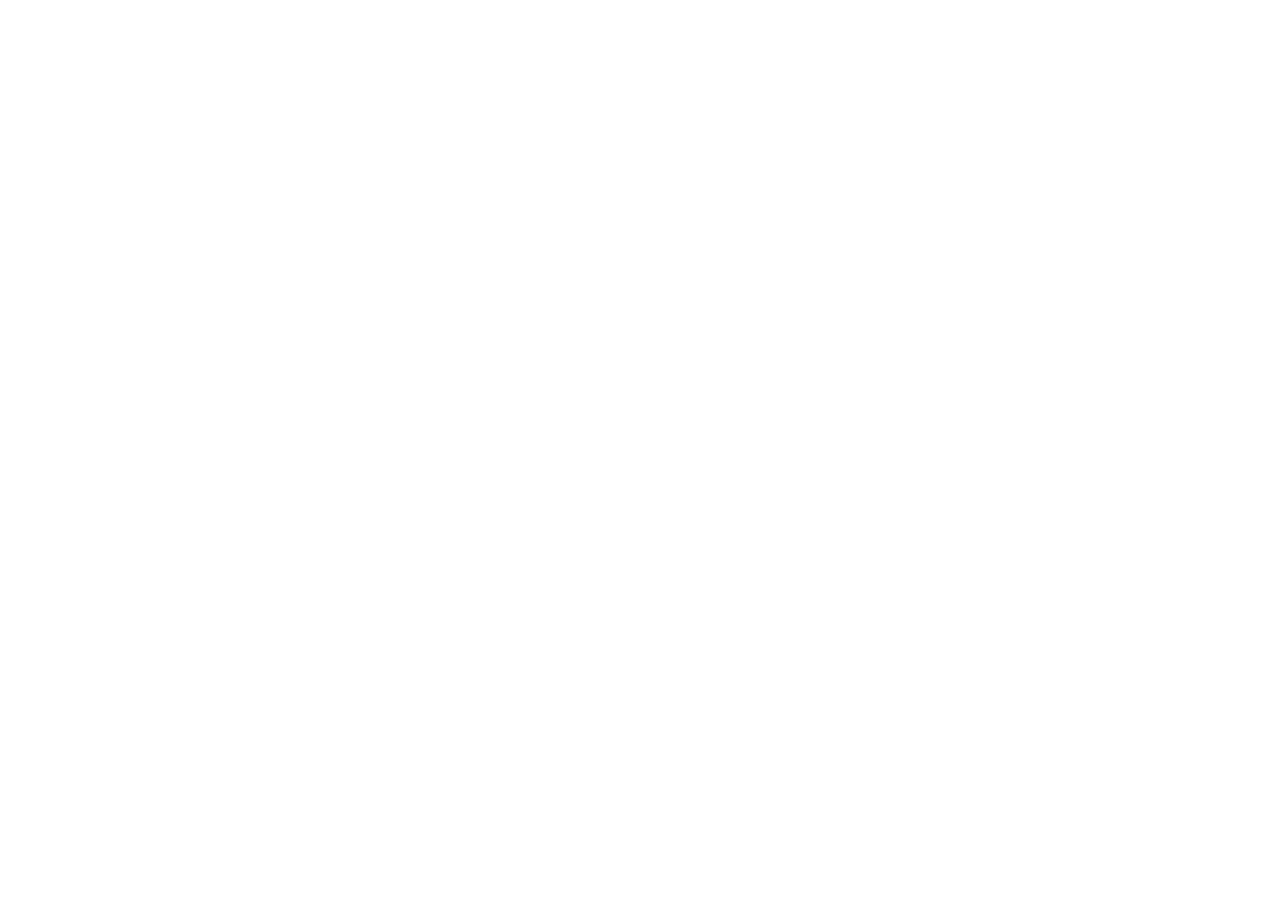
==== index.html @ 428a48c4 "checking that commit works" ====
<!DOCTYPE html>
<html lang="en">
<head>
    <meta charset="UTF-8">
    <meta name="viewport" content="width=device-width, initial-scale=1.0">
    <title>Yoo and yo cafe</title>
    <link rel="stylesheet" href="yoo-and-yo.css">
</head>
<body>
    
</body>
</html>
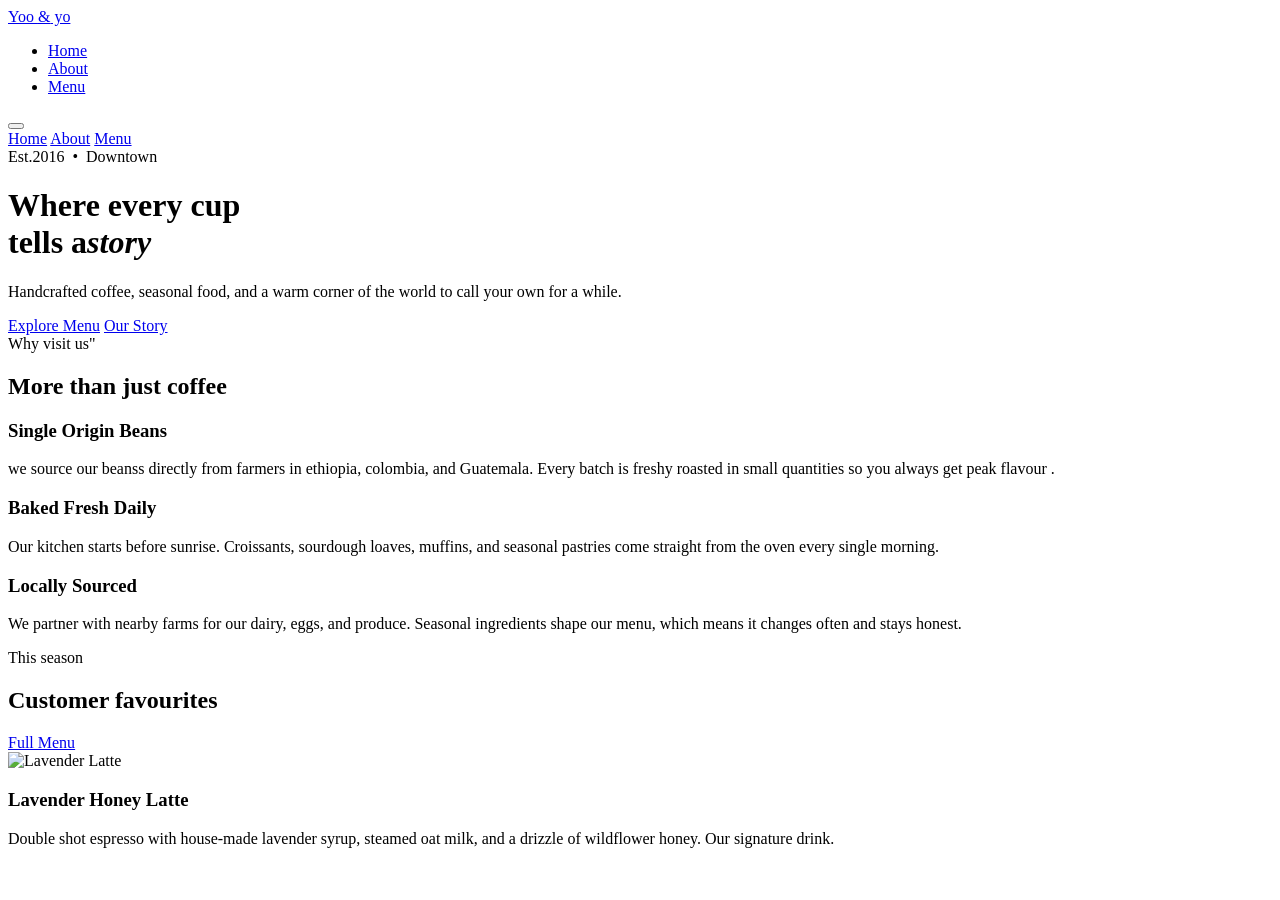
==== commit 565474ce: "somewhere in the homapage, don't know when will i stop" ====
--- a/index.html
+++ b/index.html
@@ -7,6 +7,76 @@
     <link rel="stylesheet" href="yoo-and-yo.css">
 </head>
 <body>
+
+<div class="topNav">
+    <a href="index.html" class="logo"> Yoo <span>&</span> yo </a>
+    <ul>
+        <li><a href="index.html">Home</a></li>
+        <li><a href="about.html">About</a></li>
+        <li><a href="menu.html">Menu</a></li>
+
+    </ul>
+    <button id="hamburgerBtn">
+       <span></span>
+       <span></span>
+       <span></span>
+    </button>
+</div>
     
-</body>
-</html>+<div class="mobileNav">
+    <a href="index.html">Home</a>
+    <a href="about.html">About</a>
+    <a href="menu.html">Menu</a>
+</div>
+<div id="heroSection">
+    <div class="heroInner">
+        <span class="smallTag">Est.2016 &nbsp;&bull;&nbsp; Downtown</span>
+        <h1>Where every cup<br> tells a<em>story</em></h1>
+        <p>Handcrafted coffee, seasonal food, and a warm corner of the world to call your own for a while.</p>
+        <a href="menu.html" class="btn">Explore Menu</a>
+        <a href="about.html" class="btnOutline">Our Story</a>
+    </div>
+</div>
+
+<div class="featuresStrip">
+   <div class="inner">
+    <span class="sectionLabel".>Why visit us"</span>
+    <h2 class="sectionTitle">More than just coffee</h2>
+    <div class="featGrid">
+
+        <div class="featCard">
+            <h3>Single Origin Beans </h3>
+            <p>we source our beanss directly from farmers in ethiopia, colombia, and Guatemala. Every batch is freshy roasted in small quantities so you always get peak flavour .</p>
+
+        </div>
+
+        <div class="featCard">
+        <h3>Baked Fresh Daily</h3>
+        <p>Our kitchen starts before sunrise. Croissants, sourdough loaves, muffins, and seasonal pastries come straight from the oven every single morning.</p>
+      </div>
+
+      <div class="featCard">
+            <h3>Locally Sourced</h3>
+            <p>We partner with nearby farms for our dairy, eggs, and produce. Seasonal ingredients shape our menu, which means it changes often and stays honest.</p>
+        </div>
+
+    </div>
+   </div>
+</div>
+
+<div class="specialsSection">
+    <div class="inner">
+        <div class="specialsTop">
+          <div>
+            <span class="sectionLabel">This season</span>
+            <h2 class="sectionTitle">Customer favourites</h2>
+          </div>
+          <a href="menu.html" class="btn">Full Menu</a>
+        </div>
+
+         <div class="cardsRow">
+            <div class="specCard">
+                <img src="https://images.unsplash.com/photo-1561882468-9110e03e0f78?w=600&q=80" alt="Lavender Latte">
+                <div class="cardBody">
+                    <h3>Lavender Honey Latte</h3>
+                    <p>Double shot espresso with house-made lavender syrup, steamed oat milk, and a drizzle of wildflower honey. Our signature drink.</p>
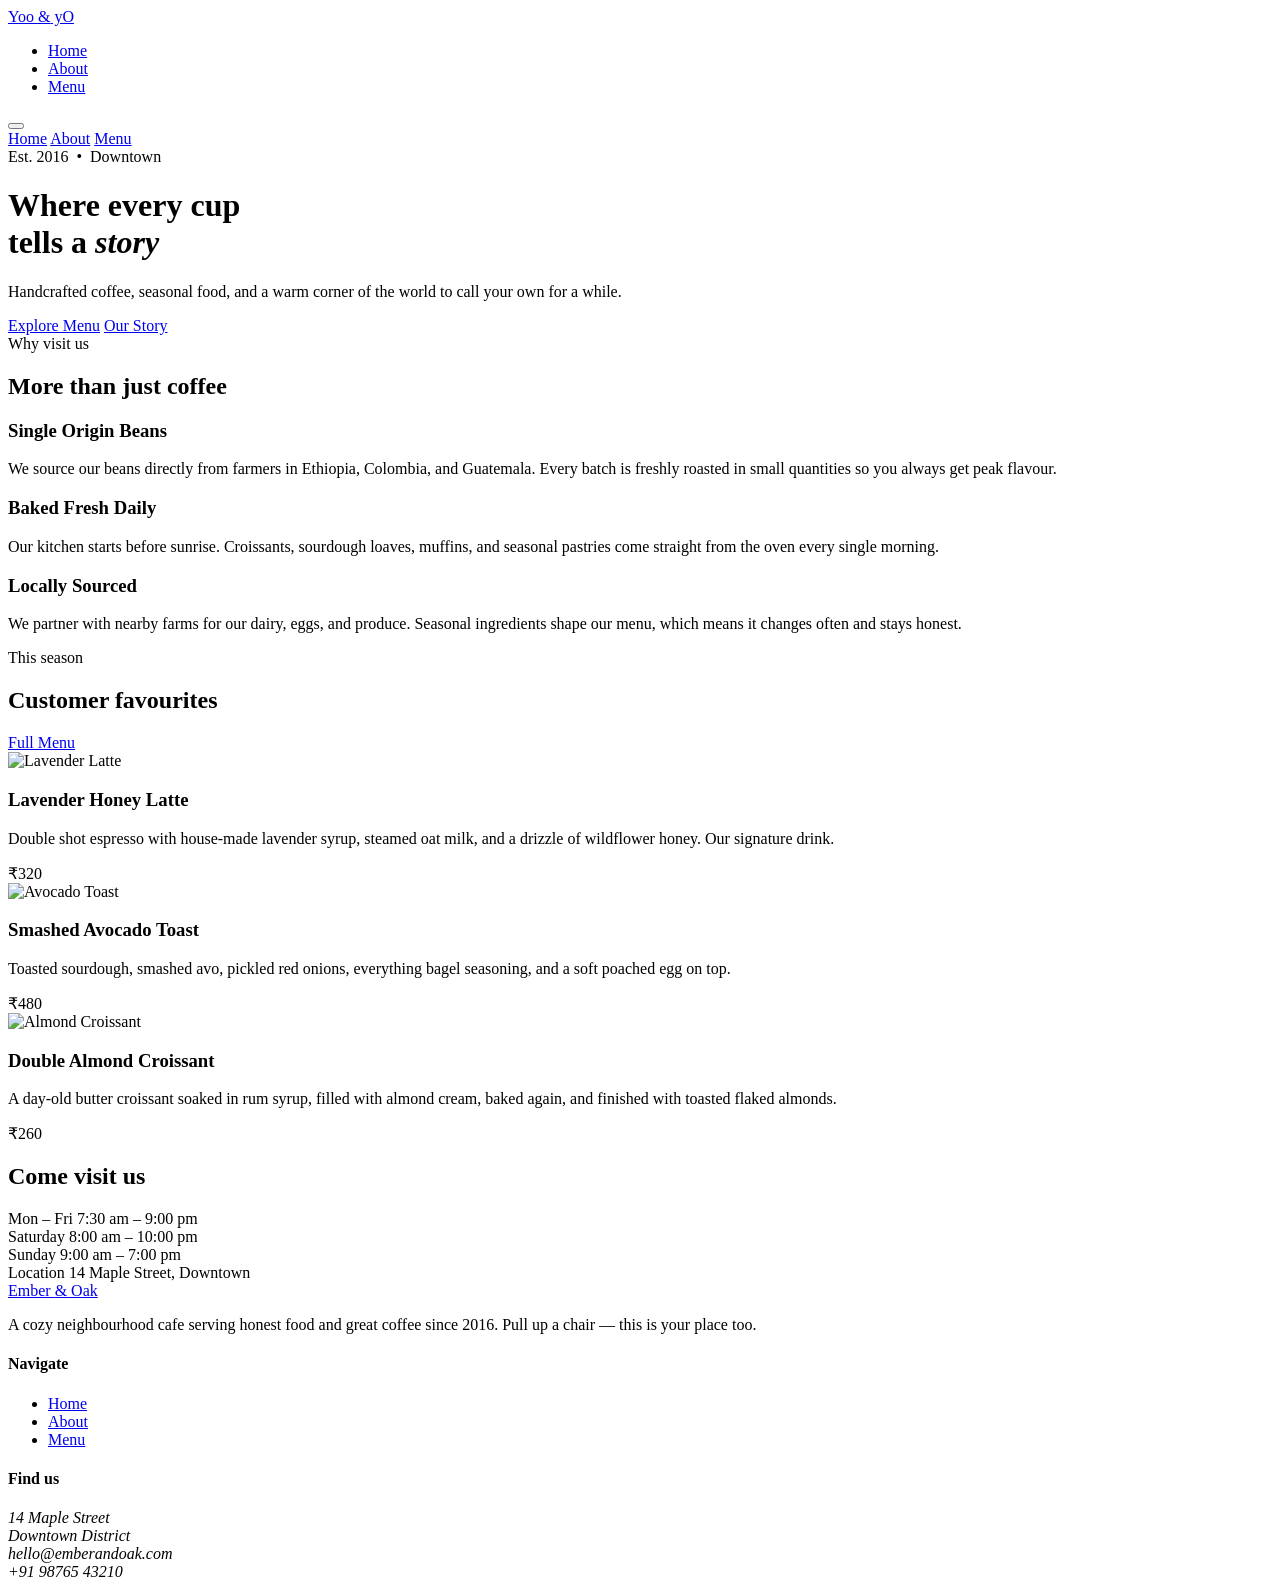
==== commit 5f828d0f: "completed homepage, may upgarde it in future and started with ABoout page" ====
--- a/index.html
+++ b/index.html
@@ -1,69 +1,68 @@
 <!DOCTYPE html>
 <html lang="en">
 <head>
-    <meta charset="UTF-8">
-    <meta name="viewport" content="width=device-width, initial-scale=1.0">
-    <title>Yoo and yo cafe</title>
-    <link rel="stylesheet" href="yoo-and-yo.css">
+  <meta charset="UTF-8">
+  <meta name="viewport" content="width=device-width, initial-scale=1.0">
+  <title>Yoo & Oak — yO</title>
+  <link rel="stylesheet" href="Yoo&yo.css">
 </head>
 <body>
-
+ 
 <div class="topNav">
-    <a href="index.html" class="logo"> Yoo <span>&</span> yo </a>
-    <ul>
-        <li><a href="index.html">Home</a></li>
-        <li><a href="about.html">About</a></li>
-        <li><a href="menu.html">Menu</a></li>
-
-    </ul>
-    <button id="hamburgerBtn">
-       <span></span>
-       <span></span>
-       <span></span>
-    </button>
+  <a href="index.html" class="logo">Yoo <span>&</span> yO</a>
+  <ul>
+    <li><a href="index.html">Home</a></li>
+    <li><a href="about.html">About</a></li>
+    <li><a href="menu.html">Menu</a></li>
+  </ul>
+  <button id="hamburgerBtn">
+    <span></span>
+    <span></span>
+    <span></span>
+  </button>
 </div>
-    
+ 
 <div class="mobileNav">
     <a href="index.html">Home</a>
     <a href="about.html">About</a>
     <a href="menu.html">Menu</a>
 </div>
+ 
 <div id="heroSection">
     <div class="heroInner">
-        <span class="smallTag">Est.2016 &nbsp;&bull;&nbsp; Downtown</span>
-        <h1>Where every cup<br> tells a<em>story</em></h1>
+        <span class="smallTag">Est. 2016 &nbsp;&bull;&nbsp; Downtown</span>
+        <h1>Where every cup<br>tells a <em>story</em></h1>
         <p>Handcrafted coffee, seasonal food, and a warm corner of the world to call your own for a while.</p>
         <a href="menu.html" class="btn">Explore Menu</a>
         <a href="about.html" class="btnOutline">Our Story</a>
     </div>
 </div>
-
+ 
 <div class="featuresStrip">
-   <div class="inner">
-    <span class="sectionLabel".>Why visit us"</span>
+  <div class="inner">
+    <span class="sectionLabel">Why visit us</span>
     <h2 class="sectionTitle">More than just coffee</h2>
     <div class="featGrid">
-
+ 
         <div class="featCard">
-            <h3>Single Origin Beans </h3>
-            <p>we source our beanss directly from farmers in ethiopia, colombia, and Guatemala. Every batch is freshy roasted in small quantities so you always get peak flavour .</p>
-
+            <h3>Single Origin Beans</h3>
+            <p>We source our beans directly from farmers in Ethiopia, Colombia, and Guatemala. Every batch is freshly roasted in small quantities so you always get peak flavour.</p>
         </div>
-
-        <div class="featCard">
+ 
+      <div class="featCard">
         <h3>Baked Fresh Daily</h3>
         <p>Our kitchen starts before sunrise. Croissants, sourdough loaves, muffins, and seasonal pastries come straight from the oven every single morning.</p>
       </div>
-
-      <div class="featCard">
+ 
+        <div class="featCard">
             <h3>Locally Sourced</h3>
             <p>We partner with nearby farms for our dairy, eggs, and produce. Seasonal ingredients shape our menu, which means it changes often and stays honest.</p>
         </div>
-
+ 
     </div>
-   </div>
+  </div>
 </div>
-
+ 
 <div class="specialsSection">
     <div class="inner">
         <div class="specialsTop">
@@ -73,10 +72,84 @@
           </div>
           <a href="menu.html" class="btn">Full Menu</a>
         </div>
-
-         <div class="cardsRow">
+ 
+        <div class="cardsRow">
             <div class="specCard">
                 <img src="https://images.unsplash.com/photo-1561882468-9110e03e0f78?w=600&q=80" alt="Lavender Latte">
                 <div class="cardBody">
                     <h3>Lavender Honey Latte</h3>
-                    <p>Double shot espresso with house-made lavender syrup, steamed oat milk, and a drizzle of wildflower honey. Our signature drink.</p>+                    <p>Double shot espresso with house-made lavender syrup, steamed oat milk, and a drizzle of wildflower honey. Our signature drink.</p>
+                    <span class="price">₹320</span>
+                </div>
+            </div>
+            <div class='specCard'>
+                <img src='https://images.unsplash.com/photo-1568702846914-96b305d2aaeb?w=600&q=80' alt='Avocado Toast'>
+                <div class='cardBody'>
+                    <h3>Smashed Avocado Toast</h3>
+                    <p>Toasted sourdough, smashed avo, pickled red onions, everything bagel seasoning, and a soft poached egg on top.</p>
+                    <span class='price'>₹480</span>
+                </div>
+            </div>
+            <div class="specCard">
+              <img src="https://images.unsplash.com/photo-1558961363-fa8fdf82db35?w=600&q=80" alt="Almond Croissant">
+              <div class="cardBody">
+                <h3>Double Almond Croissant</h3>
+                <p>A day-old butter croissant soaked in rum syrup, filled with almond cream, baked again, and finished with toasted flaked almonds.</p>
+                <span class="price">₹260</span>
+              </div>
+            </div>
+        </div>
+    </div>
+</div>
+ 
+<div class="hoursBar">
+    <h2>Come visit us</h2>
+    <div class="hoursRow">
+      <div class="hItem">
+        <span class="day">Mon – Fri</span>
+        <span class="time">7:30 am – 9:00 pm</span>
+      </div>
+        <div class="hItem">
+            <span class="day">Saturday</span>
+            <span class="time">8:00 am – 10:00 pm</span>
+        </div>
+      <div class="hItem">
+        <span class="day">Sunday</span>
+        <span class="time">9:00 am – 7:00 pm</span>
+      </div>
+        <div class="hItem">
+            <span class="day">Location</span>
+            <span class="time">14 Maple Street, Downtown</span>
+        </div>
+    </div>
+</div>
+ 
+<footer id="siteFooter">
+  <div class="footerGrid">
+    <div class="footBrand">
+      <a href="index.html" class="logo">Ember <span>&</span> Oak</a>
+      <p>A cozy neighbourhood cafe serving honest food and great coffee since 2016. Pull up a chair — this is your place too.</p>
+    </div>
+    <div class="footCol">
+        <h4>Navigate</h4>
+        <ul>
+          <li><a href="index.html">Home</a></li>
+          <li><a href="about.html">About</a></li>
+          <li><a href="menu.html">Menu</a></li>
+        </ul>
+    </div>
+    <div class="footCol">
+      <h4>Find us</h4>
+      <address>
+        14 Maple Street<br>
+        Downtown District<br>
+        hello@emberandoak.com<br>
+        +91 98765 43210
+      </address>
+    </div>
+  </div>
+</footer>
+ 
+<script src="script.js"></script>
+</body>
+</html>
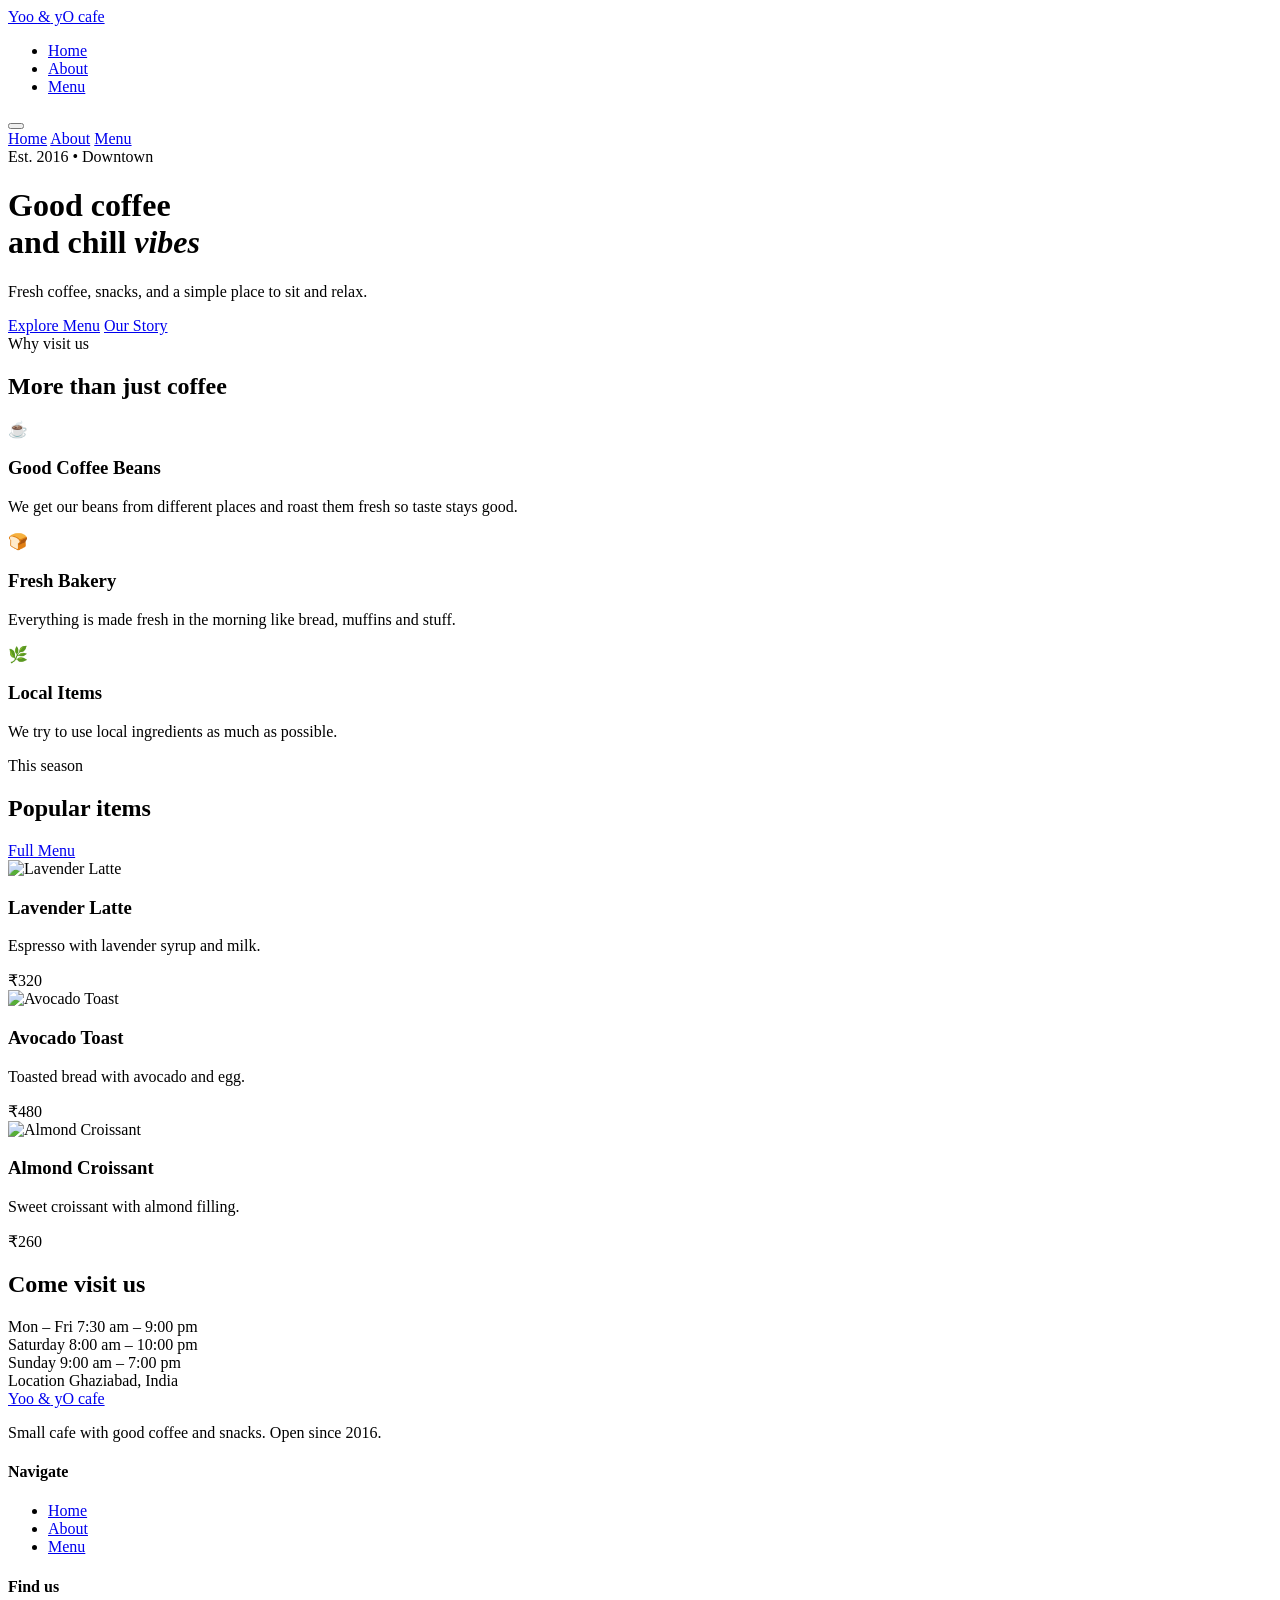
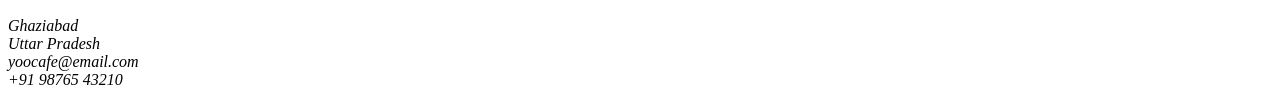
==== commit 1b3ef8c2: "almost done ig" ====
--- a/index.html
+++ b/index.html
@@ -3,13 +3,13 @@
 <head>
   <meta charset="UTF-8">
   <meta name="viewport" content="width=device-width, initial-scale=1.0">
-  <title>Yoo & Oak — yO</title>
-  <link rel="stylesheet" href="Yoo&yo.css">
+  <title>Yoo & yO cafe</title>
+  <link rel="stylesheet" href="style.css">
 </head>
 <body>
  
 <div class="topNav">
-  <a href="index.html" class="logo">Yoo <span>&</span> yO</a>
+  <a href="index.html" class="logo">Yoo <span>&</span> yO cafe</a>
   <ul>
     <li><a href="index.html">Home</a></li>
     <li><a href="about.html">About</a></li>
@@ -30,9 +30,9 @@
  
 <div id="heroSection">
     <div class="heroInner">
-        <span class="smallTag">Est. 2016 &nbsp;&bull;&nbsp; Downtown</span>
-        <h1>Where every cup<br>tells a <em>story</em></h1>
-        <p>Handcrafted coffee, seasonal food, and a warm corner of the world to call your own for a while.</p>
+        <span class="smallTag">Est. 2016 • Downtown</span>
+        <h1>Good coffee<br>and chill <em>vibes</em></h1>
+        <p>Fresh coffee, snacks, and a simple place to sit and relax.</p>
         <a href="menu.html" class="btn">Explore Menu</a>
         <a href="about.html" class="btnOutline">Our Story</a>
     </div>
@@ -41,22 +41,25 @@
 <div class="featuresStrip">
   <div class="inner">
     <span class="sectionLabel">Why visit us</span>
-    <h2 class="sectionTitle">More than just coffee</h2>
+    <h2 class="sectionTitle">More than just coffee </h2> <!-- extra space lol -->
     <div class="featGrid">
  
         <div class="featCard">
-            <h3>Single Origin Beans</h3>
-            <p>We source our beans directly from farmers in Ethiopia, Colombia, and Guatemala. Every batch is freshly roasted in small quantities so you always get peak flavour.</p>
+            <span class="icon">☕</span>
+            <h3>Good Coffee Beans</h3>
+            <p>We get our beans from different places and roast them fresh so taste stays good.</p>
         </div>
  
       <div class="featCard">
-        <h3>Baked Fresh Daily</h3>
-        <p>Our kitchen starts before sunrise. Croissants, sourdough loaves, muffins, and seasonal pastries come straight from the oven every single morning.</p>
+        <span class="icon">🍞</span>
+        <h3>Fresh Bakery</h3>
+        <p>Everything is made fresh in the morning like bread, muffins and stuff.</p>
       </div>
  
         <div class="featCard">
-            <h3>Locally Sourced</h3>
-            <p>We partner with nearby farms for our dairy, eggs, and produce. Seasonal ingredients shape our menu, which means it changes often and stays honest.</p>
+            <span class='icon'>🌿</span>
+            <h3>Local Items</h3>
+            <p>We try to use local ingredients as much as possible.</p>
         </div>
  
     </div>
@@ -68,7 +71,7 @@
         <div class="specialsTop">
           <div>
             <span class="sectionLabel">This season</span>
-            <h2 class="sectionTitle">Customer favourites</h2>
+            <h2 class="sectionTitle">Popular items</h2>
           </div>
           <a href="menu.html" class="btn">Full Menu</a>
         </div>
@@ -77,24 +80,28 @@
             <div class="specCard">
                 <img src="https://images.unsplash.com/photo-1561882468-9110e03e0f78?w=600&q=80" alt="Lavender Latte">
                 <div class="cardBody">
-                    <h3>Lavender Honey Latte</h3>
-                    <p>Double shot espresso with house-made lavender syrup, steamed oat milk, and a drizzle of wildflower honey. Our signature drink.</p>
+                    <h3>Lavender Latte</h3>
+                    <p>Espresso with lavender syrup and milk.</p>
                     <span class="price">₹320</span>
                 </div>
             </div>
+
+            <!-- maybe add more drinks later -->
+ 
             <div class='specCard'>
                 <img src='https://images.unsplash.com/photo-1568702846914-96b305d2aaeb?w=600&q=80' alt='Avocado Toast'>
                 <div class='cardBody'>
-                    <h3>Smashed Avocado Toast</h3>
-                    <p>Toasted sourdough, smashed avo, pickled red onions, everything bagel seasoning, and a soft poached egg on top.</p>
+                    <h3>Avocado Toast</h3>
+                    <p>Toasted bread with avocado and egg.</p>
                     <span class='price'>₹480</span>
                 </div>
             </div>
+
             <div class="specCard">
               <img src="https://images.unsplash.com/photo-1558961363-fa8fdf82db35?w=600&q=80" alt="Almond Croissant">
               <div class="cardBody">
-                <h3>Double Almond Croissant</h3>
-                <p>A day-old butter croissant soaked in rum syrup, filled with almond cream, baked again, and finished with toasted flaked almonds.</p>
+                <h3>Almond Croissant</h3>
+                <p>Sweet croissant with almond filling.</p>
                 <span class="price">₹260</span>
               </div>
             </div>
@@ -109,17 +116,20 @@
         <span class="day">Mon – Fri</span>
         <span class="time">7:30 am – 9:00 pm</span>
       </div>
+
         <div class="hItem">
             <span class="day">Saturday</span>
             <span class="time">8:00 am – 10:00 pm</span>
         </div>
+
       <div class="hItem">
         <span class="day">Sunday</span>
         <span class="time">9:00 am – 7:00 pm</span>
       </div>
+
         <div class="hItem">
             <span class="day">Location</span>
-            <span class="time">14 Maple Street, Downtown</span>
+            <span class="time">Ghaziabad, India</span>
         </div>
     </div>
 </div>
@@ -127,9 +137,10 @@
 <footer id="siteFooter">
   <div class="footerGrid">
     <div class="footBrand">
-      <a href="index.html" class="logo">Ember <span>&</span> Oak</a>
-      <p>A cozy neighbourhood cafe serving honest food and great coffee since 2016. Pull up a chair — this is your place too.</p>
+      <a href="index.html" class="logo">Yoo <span>&</span> yO cafe</a>
+      <p>Small cafe with good coffee and snacks. Open since 2016.</p>
     </div>
+
     <div class="footCol">
         <h4>Navigate</h4>
         <ul>
@@ -138,12 +149,13 @@
           <li><a href="menu.html">Menu</a></li>
         </ul>
     </div>
+
     <div class="footCol">
       <h4>Find us</h4>
       <address>
-        14 Maple Street<br>
-        Downtown District<br>
-        hello@emberandoak.com<br>
+        Ghaziabad<br>
+        Uttar Pradesh<br>
+        yoocafe@email.com<br>
         +91 98765 43210
       </address>
     </div>
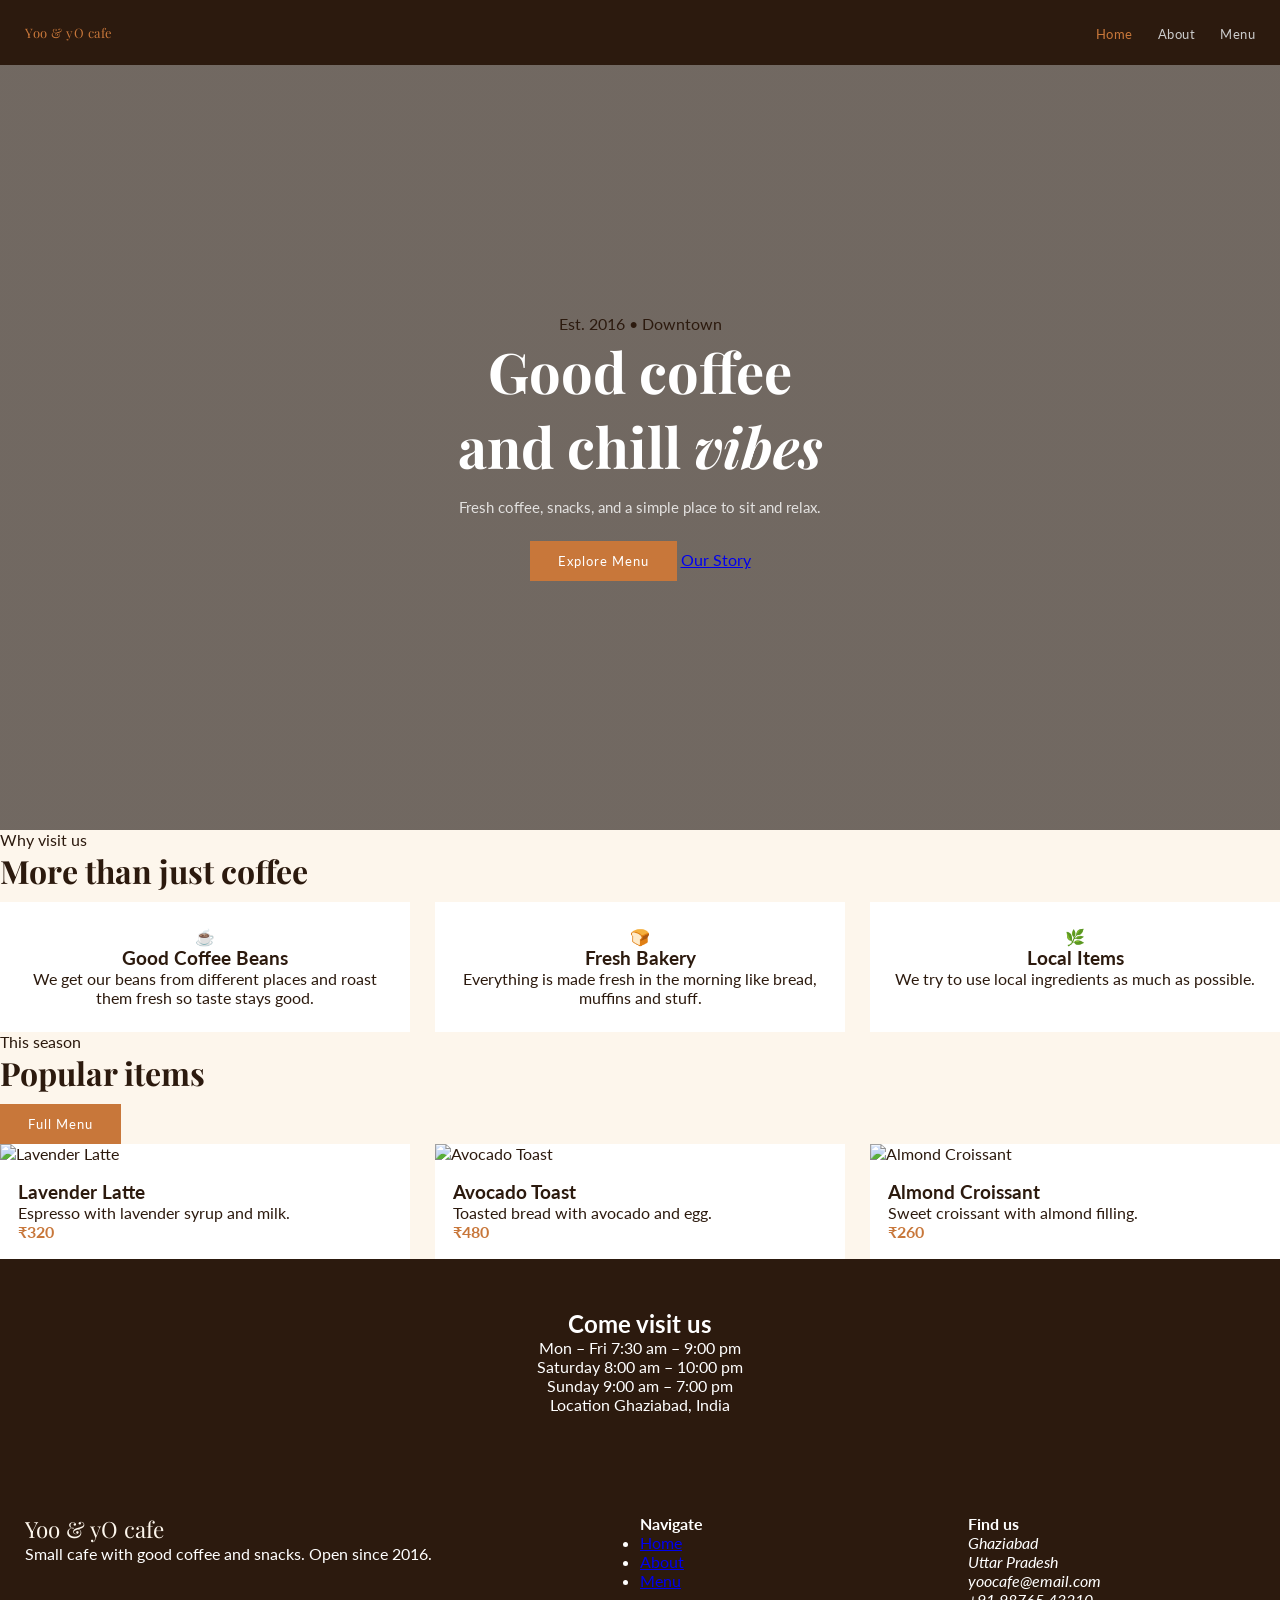
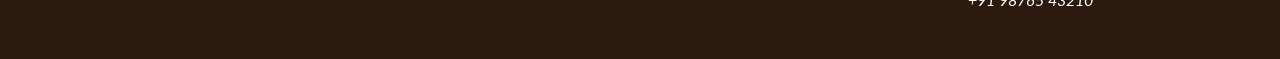
==== commit 0ef89441: "finishing touch. all done" ====
--- a/index.html
+++ b/index.html
@@ -4,7 +4,7 @@
   <meta charset="UTF-8">
   <meta name="viewport" content="width=device-width, initial-scale=1.0">
   <title>Yoo & yO cafe</title>
-  <link rel="stylesheet" href="style.css">
+  <link rel="stylesheet" href="Yoo&yO.css">
 </head>
 <body>
  
--- a/Yoo&yO.css
+++ b/Yoo&yO.css
@@ -0,0 +1,287 @@
+@import url('https://fonts.googleapis.com/css2?family=Playfair+Display:ital,wght@0,400;0,600;0,700;1,400&family=Lato:wght@300;400;700&display=swap');
+
+* {
+  margin: 0;
+  padding: 0;
+  box-sizing: border-box;
+}
+
+:root {
+    --brown-dark: #2c1a0e;
+    --brown-mid: #5c3d2e;
+    --brownLight: #a0714f;
+    --cream: #fdf6ec;
+    --cream-dark: #f0e6d3;
+    --accent: #c8773a;
+    --textCol: #2c1a0e;
+    --text-light: #6b4c3b;
+}
+
+body {
+    font-family: 'Lato', sans-serif;
+    background: var(--cream);
+    color: var(--textCol);
+    font-size: 16px;
+}
+
+.topNav {
+    background-color: var(--brown-dark);
+    padding: 0 25px;
+    display: flex;
+    align-items: center;
+    justify-content: space-between;
+    height: 65px;
+}
+
+.logo {
+    font-family: 'Playfair Display', serif;
+    font-size: 1.4rem;
+    color: var(--cream);
+    text-decoration: none;
+}
+
+.topNav ul {
+    list-style: none;
+    display: flex;
+    gap: 25px;
+}
+
+.topNav a {
+    color: #ccc;
+    text-decoration: none;
+    font-size: 13px;
+    letter-spacing: 0.5px;
+}
+
+.topNav a:hover,
+.topNav a.active {
+    color: var(--accent);
+}
+
+#hamburgerBtn {
+    display: none;
+}
+
+.mobileNav {
+    display: none;
+    flex-direction: column;
+    background: var(--brown-dark);
+    padding: 15px 20px;
+    gap: 10px;
+}
+
+.mobileNav.open {
+    display: flex;
+}
+
+#heroSection {
+    min-height: 85vh;
+    background: linear-gradient(rgba(20,10,5,0.6), rgba(20,10,5,0.6)), url('https://images.unsplash.com/photo-1445116572660-236099ec97a0?w=1600&q=80');
+    background-size: cover;
+    background-position: center;
+    display: flex;
+    align-items: center;
+    justify-content: center;
+    text-align: center;
+    padding: 30px 20px;
+}
+
+.heroInner {
+    max-width: 600px;
+}
+
+.heroInner h1 {
+    font-family: 'Playfair Display', serif;
+    font-size: clamp(2.2rem, 5vw, 3.5rem);
+    color: #fff;
+    margin-bottom: 15px;
+}
+
+.heroInner p {
+    color: rgba(255,255,255,0.8);
+    margin-bottom: 25px;
+    font-size: 15px;
+}
+
+.btn {
+    padding: 12px 28px;
+    background: var(--accent);
+    color: #fff;
+    text-decoration: none;
+    font-size: 13px;
+    letter-spacing: 1px;
+    display: inline-block;
+}
+
+.sectionWrap {
+    padding: 60px 25px;
+    max-width: 1100px;
+    margin: auto;
+}
+
+.sectionTitle {
+    font-family: 'Playfair Display', serif;
+    font-size: 2rem;
+    margin-bottom: 10px;
+}
+
+.sectionSub {
+    color: var(--text-light);
+    margin-bottom: 30px;
+    max-width: 500px;
+}
+
+.featGrid {
+    display: grid;
+    grid-template-columns: repeat(3,1fr);
+    gap: 25px;
+}
+
+.featCard {
+    background: #fff;
+    padding: 25px;
+    text-align: center;
+}
+
+.cardsRow {
+    display: grid;
+    grid-template-columns: repeat(3,1fr);
+    gap: 25px;
+}
+
+.specCard {
+    background: #fff;
+}
+
+.specCard img {
+    width: 100%;
+    height: 200px;
+    object-fit: cover;
+}
+
+.specCard .cardBody {
+    padding: 18px;
+}
+
+.price {
+    color: var(--accent);
+    font-weight: bold;
+}
+
+.hoursBar {
+    background: var(--brown-dark);
+    padding: 50px 20px;
+    text-align: center;
+    color: #fff;
+}
+
+.storyGrid {
+    display: grid;
+    grid-template-columns: 1fr 1fr;
+    gap: 40px;
+}
+
+.valuesGrid {
+    display: grid;
+    grid-template-columns: repeat(4,1fr);
+    gap: 20px;
+}
+
+.teamCards {
+    display: grid;
+    grid-template-columns: repeat(3,1fr);
+    gap: 25px;
+}
+
+.menuTabs {
+    background: #fff;
+    border-bottom: 1px solid var(--cream-dark);
+}
+
+.tabBtn {
+    padding: 15px 20px;
+    border: none;
+    background: none;
+    font-size: 12px;
+    cursor: pointer;
+}
+
+.tabBtn.active {
+    color: var(--accent);
+    border-bottom: 2px solid var(--accent);
+}
+
+.menuPanel {
+    display: none;
+    padding: 50px 0;
+}
+
+.menuPanel.active {
+    display: block;
+}
+
+.itemsGrid {
+    display: grid;
+    grid-template-columns: 1fr 1fr;
+}
+
+.menuItem {
+    display: flex;
+    justify-content: space-between;
+    padding: 18px;
+    border-bottom: 1px solid var(--cream-dark);
+}
+
+#siteFooter {
+    background: var(--brown-dark);
+    padding: 50px 25px;
+    color: #fff;
+}
+
+.footerGrid {
+    display: grid;
+    grid-template-columns: 2fr 1fr 1fr;
+    gap: 40px;
+}
+
+@media (max-width: 900px) {
+    .featGrid,
+    .cardsRow,
+    .teamCards {
+        grid-template-columns: 1fr 1fr;
+    }
+
+    .storyGrid {
+        grid-template-columns: 1fr;
+    }
+
+    .valuesGrid {
+        grid-template-columns: 1fr 1fr;
+    }
+
+    .itemsGrid {
+        grid-template-columns: 1fr;
+    }
+}
+
+@media (max-width: 600px) {
+    .topNav ul {
+        display: none;
+    }
+
+    #hamburgerBtn {
+        display: block;
+    }
+
+    .featGrid,
+    .cardsRow,
+    .teamCards,
+    .valuesGrid {
+        grid-template-columns: 1fr;
+    }
+
+    .footerGrid {
+        grid-template-columns: 1fr;
+    }
+}      
+
